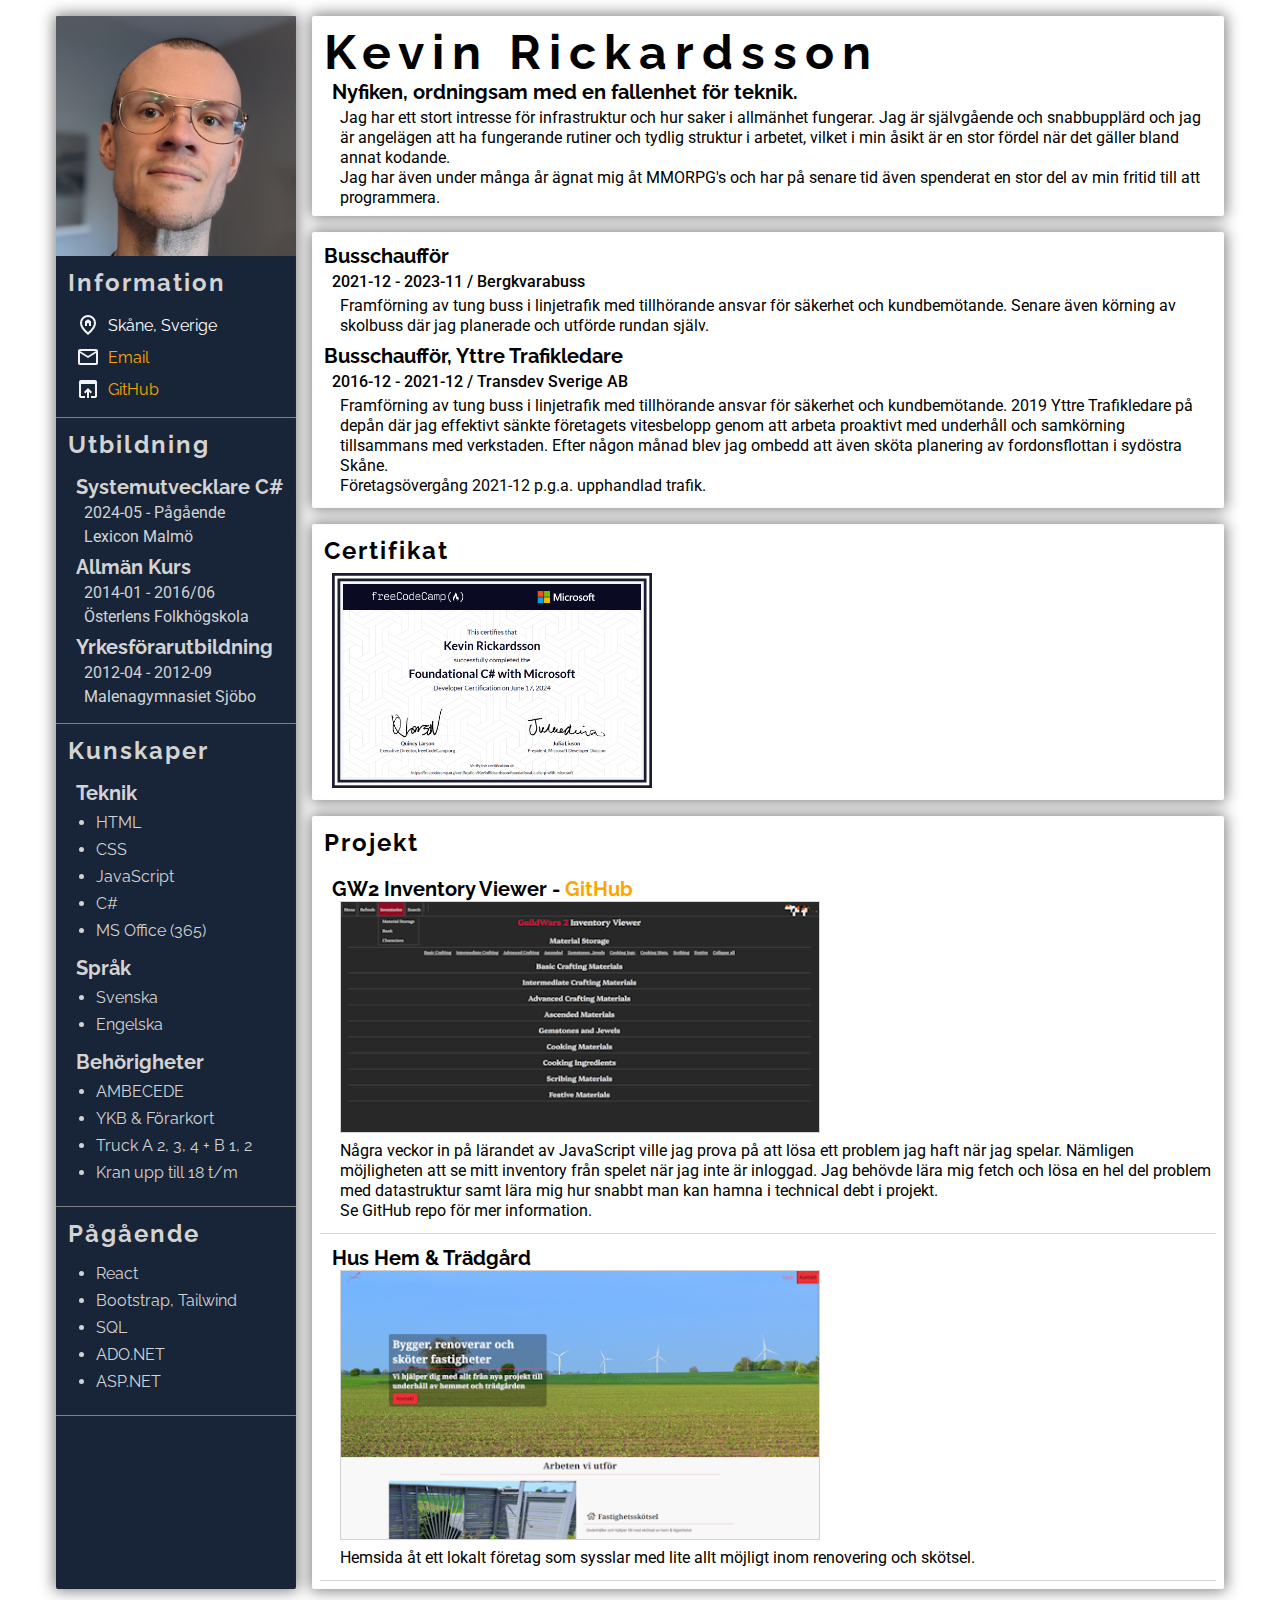
==== index.html @ 9400b27e "Added email" ====
<!DOCTYPE html>
<html lang="sv">

<head>
    <meta charset="UTF-8">
    <link href="./CSS/style.css" rel="stylesheet" type="text/css">
    <meta name="viewport" content="width=device-width, initial-scale=1.0">
    <link href="https://fonts.googleapis.com/css2?family=Raleway:ital,wght@0,100..900;1,100..900&display=swap"
        rel="stylesheet">
    <link href="https://fonts.googleapis.com/css2?family=Roboto:ital,wght@0,100;0,300;0,400;0,500;0,700;0,900;1,100;1,300;1,400;1,500;1,700;1,900&display=swap" rel="stylesheet">
    <link rel="icon" type="image/x-icon" href="./Media/ProfilePictureKevinR.jpg">
    <script async src="./main.js" type="text/JavaScript"></script>
    <title>Kevin Rickardsson</title>
</head>

<body>
    <main>
        <section id="profile">
            <img id="profilePicture" src="./Media/ProfilePictureKevinR.jpg" alt="Profile picture" title="Hej!">
            <div id="info">
                <h2>Information</h2>
                <span><img src="./Media/HomeIcon.svg" alt="Home Icon">Skåne, Sverige</span>
                <span><img src="./Media/MailIcon.svg" alt="Email Icon">
                    <a href="mailto: kontakt@kevinrickardsson.se" target="_blank" rel="noreferrer">Email</a>
                </span>
                <span><img src="./Media/GenericLink.svg" alt="Link Icon">
                    <a href="http://github.kevinrickardsson.se" target="_blank" rel="noreferrer">GitHub</a>
                </span>
            </div>
            <div id="education">
                <h2>Utbildning</h2>
                <div>
                    <h3>Systemutvecklare C#</h3>
                    <p>2024-05 - Pågående</p>
                    <p>Lexicon Malmö</p>
                </div>
                <div>
                    <h3>Allmän Kurs</h3>
                    <p>2014-01 - 2016/06</p>
                    <p>Österlens Folkhögskola</p>
                </div>
                <div>
                    <h3>Yrkesförarutbildning</h3>
                    <p>2012-04 - 2012-09</p>
                    <p>Malenagymnasiet Sjöbo</p>
                </div>
            </div>
            <div id="skills">
                <h2>Kunskaper</h2>
                <h3>Teknik</h3>
                <ul>
                    <li>HTML</li>
                    <li>CSS</li>
                    <li>JavaScript</li>
                    <li>C#</li>
                    <li>MS Office (365)</li>
                </ul>
                <h3>Språk</h3>
                <ul>
                    <li>Svenska</li>
                    <li>Engelska</li>
                </ul>
                <h3>Behörigheter</h3>
                <ul>
                    <li>AMBECEDE</li>
                    <li>YKB & Förarkort</li>
                    <li>Truck A 2, 3, 4 + B 1, 2</li>
                    <li>Kran upp till 18 t/m</li>
                </ul>
            </div>
            <div>
                <h2>Pågående</h2>
                <ul>
                    <li>React</li>
                    <li>Bootstrap, Tailwind</li>
                    <li>SQL</li>
                    <li>ADO.NET</li>
                    <li>ASP.NET</li>
                </ul>
            </div>
        </section id="profile">
        <section id="namePlate">
            <h1>Kevin Rickardsson</h1>
            <h3>Nyfiken, ordningsam med en fallenhet för teknik.</h3>
            <p>Jag har ett stort intresse för infrastruktur och hur saker i allmänhet fungerar.
                Jag är självgående och snabbupplärd och jag är angelägen att ha fungerande rutiner och tydlig struktur i arbetet,
                vilket i min åsikt är en stor fördel när det gäller bland annat kodande. 
                <br>
                Jag har även under många år ägnat mig åt MMORPG's och har på senare tid även spenderat en stor del av min fritid till att programmera.
            </p>
        </section>
        <section id="workExperience">
            <div class="job">
                <h3 class="jobTitle">Busschaufför</h3>
                <p class="jobTime">2021-12 - 2023-11 / Bergkvarabuss</p>
                <p class="jobDescription">Framförning av tung buss i linjetrafik med 
                    tillhörande ansvar för säkerhet och kundbemötande. Senare även körning av skolbuss där jag planerade och
                    utförde rundan själv.
                </p>
            </div>
            <div class="job">
                <h3 class="jobTitle">Busschaufför, Yttre Trafikledare</h3>
                <p class="jobTime">2016-12 - 2021-12 / Transdev Sverige AB</p>
                <p class="jobDescription">Framförning av tung buss i linjetrafik med 
                    tillhörande ansvar för säkerhet och kundbemötande. 2019 Yttre Trafikledare på depån där jag effektivt
                    sänkte företagets vitesbelopp genom att arbeta proaktivt med underhåll och samkörning tillsammans med 
                    verkstaden. Efter någon månad blev jag ombedd att även sköta planering av fordonsflottan i sydöstra Skåne.
                    <br>
                    Företagsövergång 2021-12 p.g.a. upphandlad trafik.
                </p>
            </div>
        </section>
        <section id="certificates">
            <h2>Certifikat</h2>
            <div>
                <a href="https://www.freecodecamp.org/certification/KevinRickardsson/foundational-c-sharp-with-microsoft" target="_blank">
                    <img src="./Media/CSharpCertificate.png" alt="Microsoft C Sharp Certificate">
                </a>
            </div>
        </section>
        <section id="projects">
            <h2>Projekt</h2>
            <div>
                <h3>GW2 Inventory Viewer - <a href="https://github.com/Tallwhisker/GW2Site">GitHub</a></h3>
                <a href="./InventoryViewer/" target="_blank"><img src="./Media/GW2InvViewer.png" alt="GW2 Inventory Viewer"></a>
                <p>Några veckor in på lärandet av JavaScript ville jag prova på att lösa ett problem jag haft när jag spelar.
                    Nämligen möjligheten att se mitt inventory från spelet när jag inte är inloggad. Jag behövde lära mig fetch
                    och lösa en hel del problem med datastruktur samt lära mig hur snabbt man kan hamna i technical debt i projekt.
                    <br>
                    Se GitHub repo för mer information.
                </p>
            </div>
            <div>
                <h3>Hus Hem & Trädgård</h3>
                <a href="https://hushemtradgard.se/" target="_blank"><img src="./Media/HusHemTradgard.png" alt=""></a>
                <p>Hemsida åt ett lokalt företag som sysslar med lite allt möjligt inom renovering och skötsel.</p>
            </div>
        </section>
    </main>
    <footer>
    </footer>
</body>

</html>
---- CSS/style.css ----
html {
    font-family: "Raleway", sans-serif;
    font-size: 16px;
    color: black;

    --colorNavyBlue: #182538;
    --shadowPreset: 0 0 15px 2px gray;
    --gapSize: 1rem;
    --levelOneInsert: 0.25rem;
    --levelTwoInsert: 0.75rem;
    --levelThreeInsert: 1.25rem;
}

.insertOne {
    padding-left: var(--levelOneInsert);
}

.insertTwo {
    padding-left: var(--levelTwoInsert);
}

.insertThree {
    padding-left: var(--levelThreeInsert);
}

body {
    max-width: 1200px;
    margin: 0 auto;
    padding: var(--gapSize);
    background-color: #fff;
}

* {
    margin: 0;
    padding: 0;
    box-sizing: border-box;
}

h1 {
    font-size: 3rem;
    letter-spacing: 0.5rem;
    padding-left: var(--levelOneInsert);
}

h2 {
    font-size: 1.5rem;
    letter-spacing: 0.125rem;
    padding-top: var(--levelOneInsert);
    padding-left: var(--levelOneInsert);
    padding-bottom: 0.5rem;
}

h3 {
    font-size: 1.25rem;
    padding-left: var(--levelTwoInsert);
}

p {
    font-size: 1rem;
    line-height: 1.25rem;
    font-family: "Roboto";
    padding-left: var(--levelThreeInsert);
}

a {
    text-decoration: none;
    color: orange;
}

a:hover {
    color: orangered;
    text-decoration: underline;
}

/* Styling */

#profile, 
section {
    border-radius: 2px;
    box-shadow: var(--shadowPreset);
}

#profile {
    background-color: var(--colorNavyBlue);
    color: lightgray;
    overflow: hidden;
    display: flex;
    flex-direction: column;
    margin-bottom: 1rem;
    
    #profilePicture {
        max-width: 15rem;
        max-height: 15rem;
        aspect-ratio: 1 / 1;
    }

    #info {
        > span {
            display: flex;
            align-items: center;
            color: white;
            padding-top: 0.5rem;
            padding-left: var(--levelTwoInsert);

            img {
                margin-right: 0.5rem;
            }
        }
    }

    > div {
        border-bottom: 1px solid gray;
        padding: 0.5rem 0.5rem 1rem 0.5rem;

        h3 {
            padding-top: 0.5rem;
        }

        ul {
            padding-top: 0.5rem;
            padding-left: 2rem;
    
            li {
                padding-bottom: 0.5rem;
            }
        }
    }
}

main {
    > section {

        p {
            margin-top: 0.25rem;
        }
    }

    #namePlate {
        padding: 0.5rem;
    }

    #workExperience {
        padding: 0.5rem;
        
        .job {
            padding: var(--levelOneInsert) 0;
        }
        
        .jobTitle {
            padding-left: var(--levelOneInsert);
        }

        .jobTime {
            padding-left: var(--levelTwoInsert);
            font-weight: 500;
        } 

        .jobDescription {
            padding-left: var(--levelThreeInsert)
        }
    }

    #certificates {
        padding: 0.5rem;

        h2 {
            padding-bottom: 0.5rem;
        }

        > div {
            padding-left: var(--levelTwoInsert);
        }

        img {
            max-width: 20rem;
            height: auto;
        }
    }

    #projects {
        padding: 0.5rem;

        div {
            padding: var(--levelTwoInsert) 0;
            border-bottom: 1px solid lightgray;

            a img {
                max-width: 30rem;
                height: auto;

                border: 1px solid lightgray;
                margin-left: var(--levelThreeInsert);
            }
        }
    }
}

/* GRID CONTROLS */

main {
    display: grid;
    grid-template-columns: 15rem minmax(min-content, 1fr);
    grid-template-rows: repeat(4, auto);
    grid-auto-flow: row;
    gap: var(--gapSize);

    #profile {
        grid-row: 1 / span all;
        grid-column: 1;
    }

    #namePlate {
        grid-row: 1;
        grid-column: 2;
    }

    #workExperience {
        grid-row: 2;
        grid-column: 2;
    }

    #certificates {
        grid-row: 3;
        grid-column: 2;
    }

    #projects {
        grid-row: 4;
        grid-column: 2;
    }
}

@media screen and (max-width: 900px) {
    #projects img, #certificates img {
        width: 75%;
    }
}

@media screen and (max-width: 700px) {
    main {
        grid-template-columns: 15rem 1fr;
    }

    h1 {
        font-size: 2rem;
    }

    #projects img, #certificates img  {
        width: 90%;
    }

    body {
        padding: 0;
    }
}

@media screen and (max-width: 550px) {
    main {
        
        #profile {
            grid-row: 2;
            grid-column: 1 / 3;
            flex-flow: row wrap;
            justify-content: space-around;
        }
        
        #namePlate {
            grid-row: 1;
            grid-column: 1 / 3;
        }
        
        #workExperience {
            grid-row: 3;
            grid-column: 1 / 3;
        }
        
        #certificates {
            grid-row: 4;
            grid-column: 1 / 3;
        }
        
        #projects {
            grid-row: 5;
            grid-column: 1 / 3;
        }
    }
    }
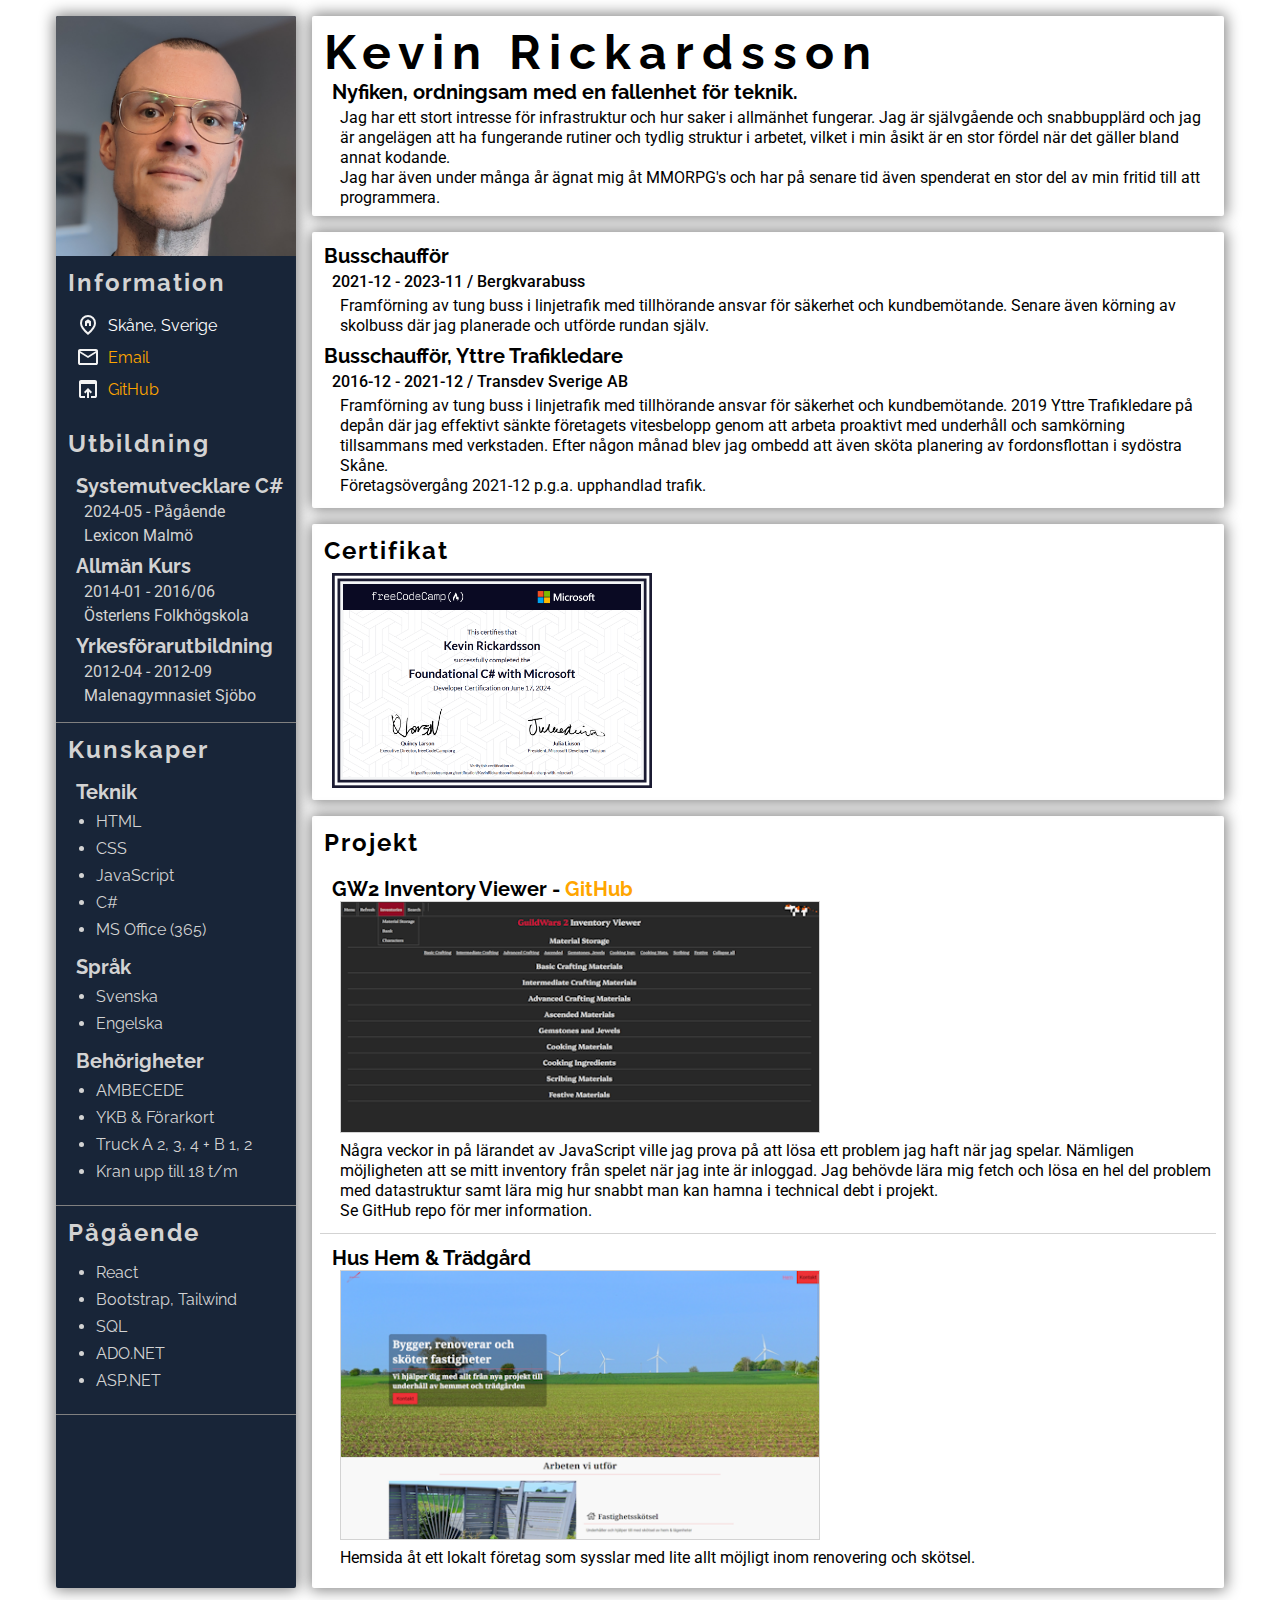
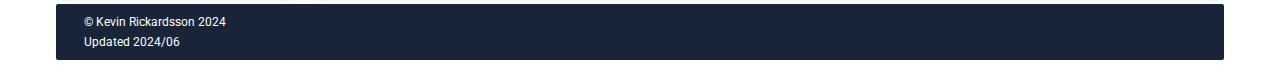
==== commit b2e98a5d: "Added footer, spacing adjustments" ====
--- a/index.html
+++ b/index.html
@@ -138,6 +138,8 @@
         </section>
     </main>
     <footer>
+        <p>&copy; Kevin Rickardsson 2024</p>
+        <p>Updated 2024/06</p>
     </footer>
 </body>
 
--- a/CSS/style.css
+++ b/CSS/style.css
@@ -86,7 +86,6 @@
     overflow: hidden;
     display: flex;
     flex-direction: column;
-    margin-bottom: 1rem;
     
     #profilePicture {
         max-width: 15rem;
@@ -107,9 +106,11 @@
             }
         }
     }
+    > div + div {
+        border-bottom: 1px solid gray;
+    }
 
     > div {
-        border-bottom: 1px solid gray;
         padding: 0.5rem 0.5rem 1rem 0.5rem;
 
         h3 {
@@ -180,9 +181,12 @@
     #projects {
         padding: 0.5rem;
 
+        > div + div {
+            border-top: 1px solid lightgray;
+        }
+
         div {
             padding: var(--levelTwoInsert) 0;
-            border-bottom: 1px solid lightgray;
 
             a img {
                 max-width: 30rem;
@@ -205,7 +209,7 @@
     gap: var(--gapSize);
 
     #profile {
-        grid-row: 1 / span all;
+        grid-row: 1 / span 4;
         grid-column: 1;
     }
 
@@ -230,6 +234,18 @@
     }
 }
 
+footer {
+    margin-top: var(--gapSize);
+    padding: 0.5rem;
+    background-color: var(--colorNavyBlue);
+    color: white;
+    border-radius: 2px;
+
+    > p {
+        font-size: 0.75rem;
+    }
+}
+
 @media screen and (max-width: 900px) {
     #projects img, #certificates img {
         width: 75%;
@@ -250,18 +266,22 @@
     }
 
     body {
-        padding: 0;
+        padding: var(--gapSize) 0 0;
     }
 }
 
 @media screen and (max-width: 550px) {
     main {
-        
         #profile {
             grid-row: 2;
             grid-column: 1 / 3;
             flex-flow: row wrap;
             justify-content: space-around;
+
+            #profilePicture {
+                border-bottom-left-radius: 3px;
+                border-bottom-right-radius: 3px;
+            }
         }
         
         #namePlate {
@@ -284,4 +304,4 @@
             grid-column: 1 / 3;
         }
     }
-    }+}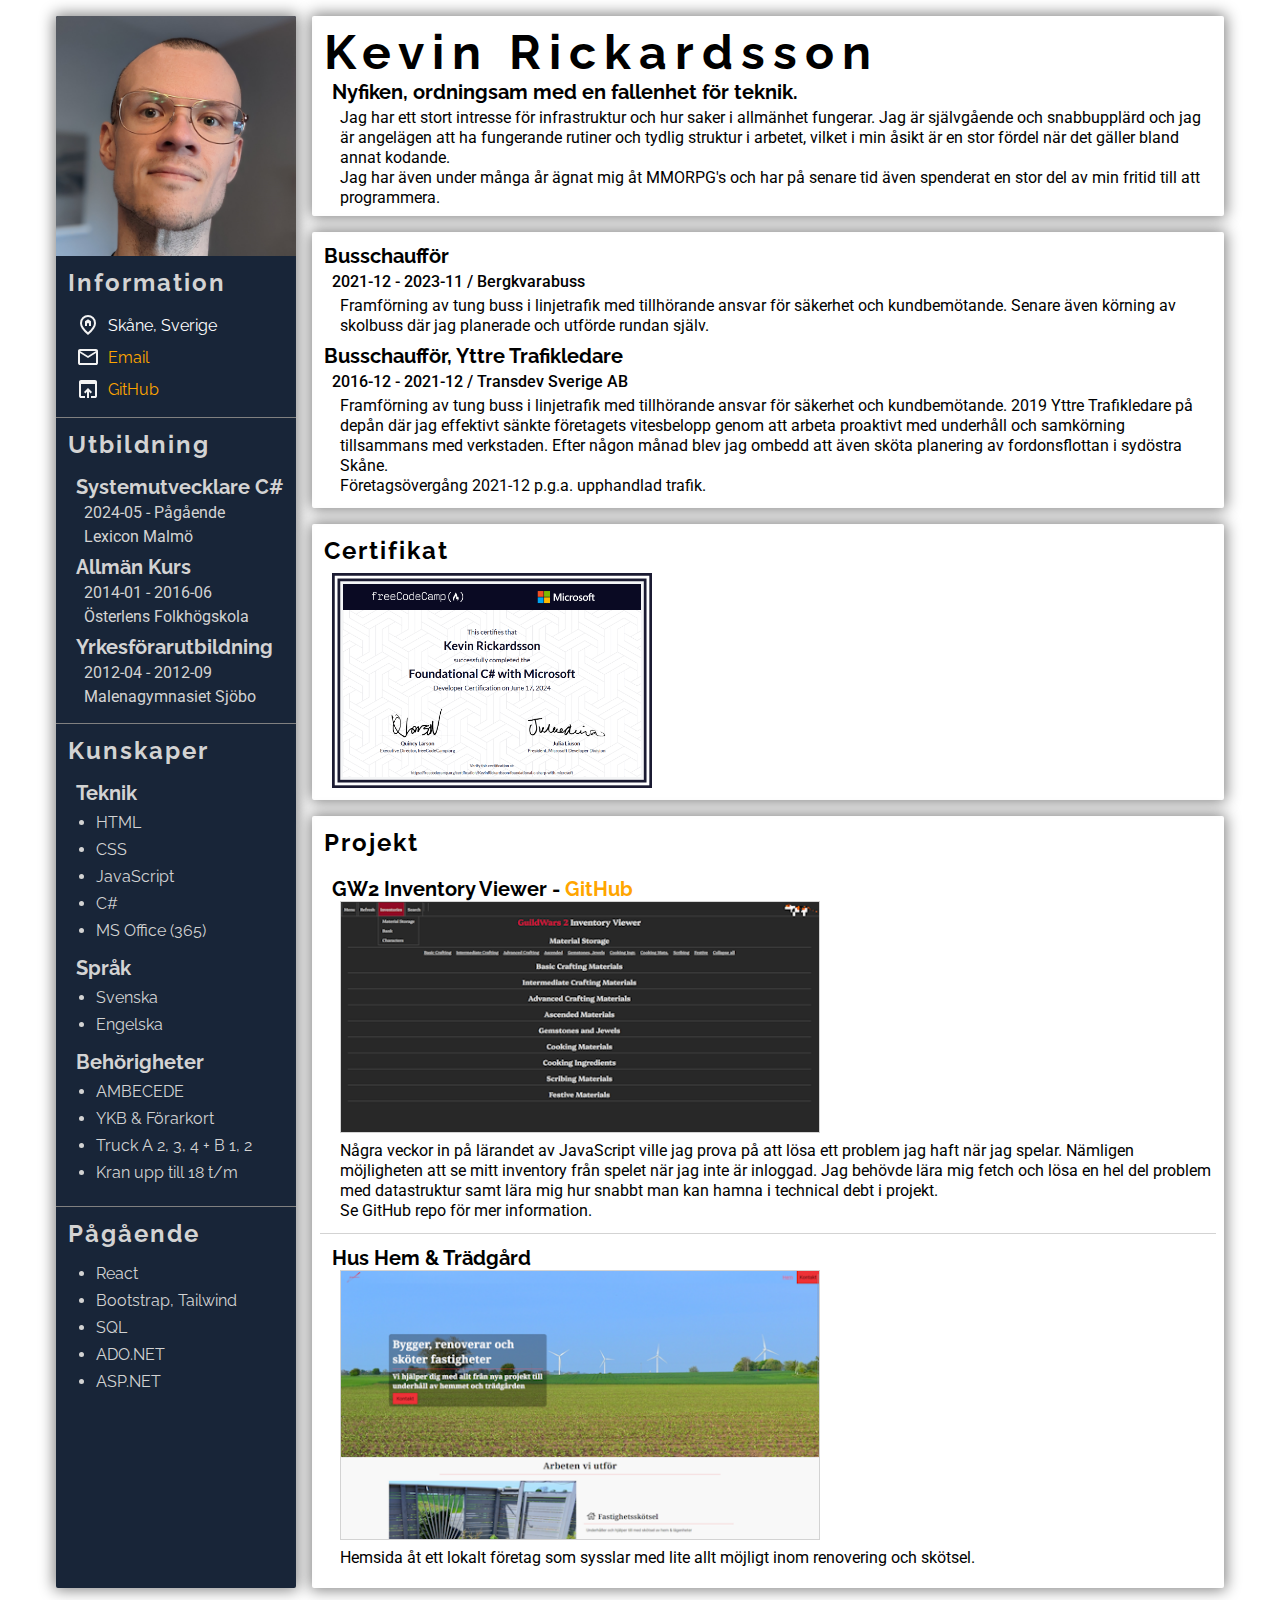
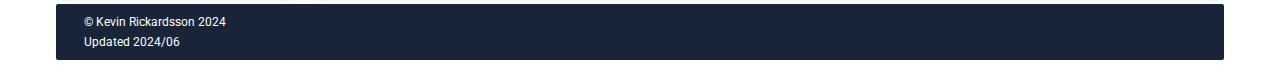
==== commit bfd9e032: "Update" ====
--- a/index.html
+++ b/index.html
@@ -36,7 +36,7 @@
                 </div>
                 <div>
                     <h3>Allmän Kurs</h3>
-                    <p>2014-01 - 2016/06</p>
+                    <p>2014-01 - 2016-06</p>
                     <p>Österlens Folkhögskola</p>
                 </div>
                 <div>
--- a/CSS/style.css
+++ b/CSS/style.css
@@ -106,8 +106,9 @@
             }
         }
     }
+
     > div + div {
-        border-bottom: 1px solid gray;
+        border-top: 1px solid gray;
     }
 
     > div {
@@ -271,12 +272,22 @@
 }
 
 @media screen and (max-width: 550px) {
+
+    #profile {
+        > div + div {
+            border-top: none;
+        }
+    }
+
+
     main {
+        grid-template-columns: 1fr;
+
         #profile {
             grid-row: 2;
-            grid-column: 1 / 3;
+            grid-column: 1;
             flex-flow: row wrap;
-            justify-content: space-around;
+            justify-content: space-evenly;
 
             #profilePicture {
                 border-bottom-left-radius: 3px;
@@ -286,22 +297,34 @@
         
         #namePlate {
             grid-row: 1;
-            grid-column: 1 / 3;
+            grid-column: 1;
         }
         
         #workExperience {
             grid-row: 3;
-            grid-column: 1 / 3;
+            grid-column: 1;
         }
         
         #certificates {
             grid-row: 4;
-            grid-column: 1 / 3;
+            grid-column: 1;
         }
         
         #projects {
             grid-row: 5;
-            grid-column: 1 / 3;
+            grid-column: 1;
+        }
+    }
+}
+
+@media screen and (max-width: 440px) {
+
+    main #profile {
+        flex-flow: column;
+        align-items: center;
+
+        > div + div {
+            border-top: 1px solid gray;
         }
     }
 }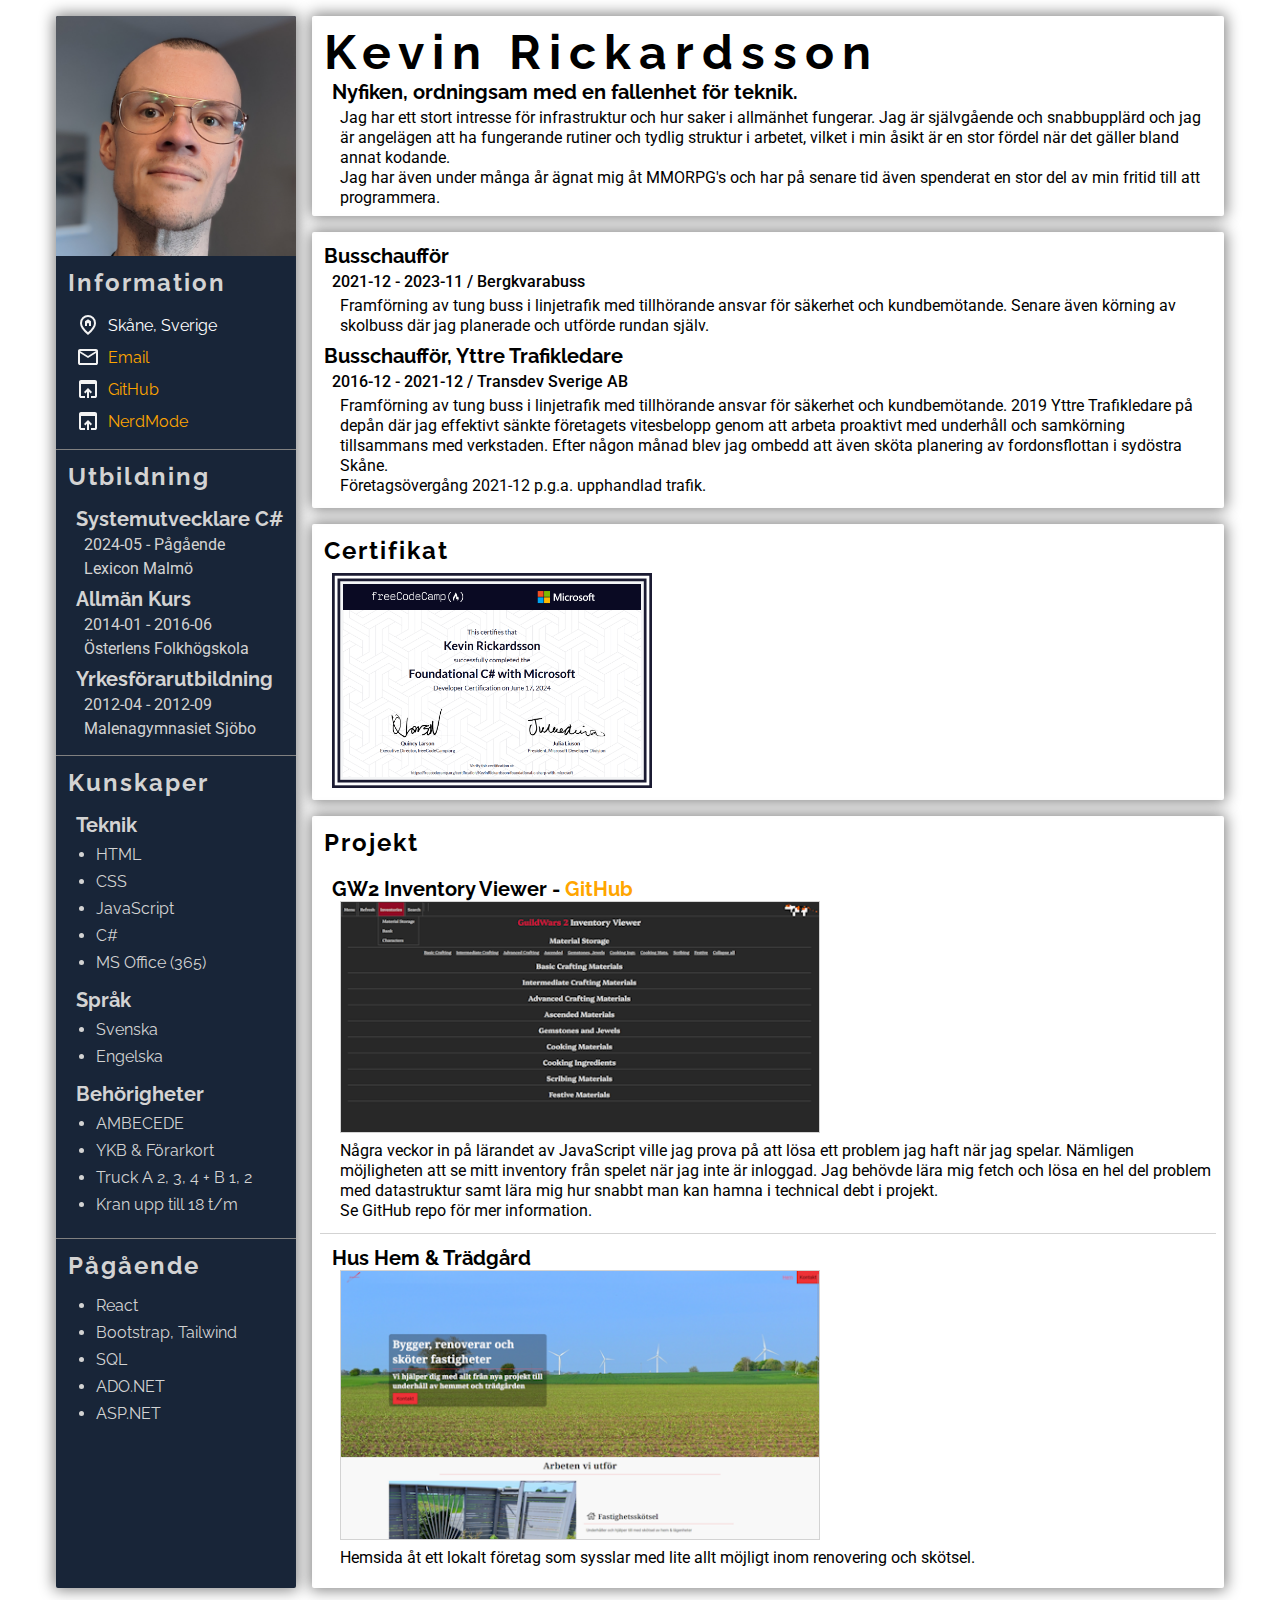
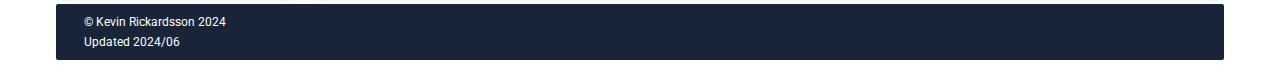
==== commit 6994e132: "Linked to jsonpage" ====
--- a/index.html
+++ b/index.html
@@ -25,6 +25,9 @@
                 </span>
                 <span><img src="./Media/GenericLink.svg" alt="Link Icon">
                     <a href="http://github.kevinrickardsson.se" target="_blank" rel="noreferrer">GitHub</a>
+                </span>
+                <span><img src="./Media/GenericLink.svg" alt="Link Icon">
+                    <a href="http://kevinrickardsson.se/WebProjects/CV" target="_blank" rel="noreferrer">NerdMode</a>
                 </span>
             </div>
             <div id="education">
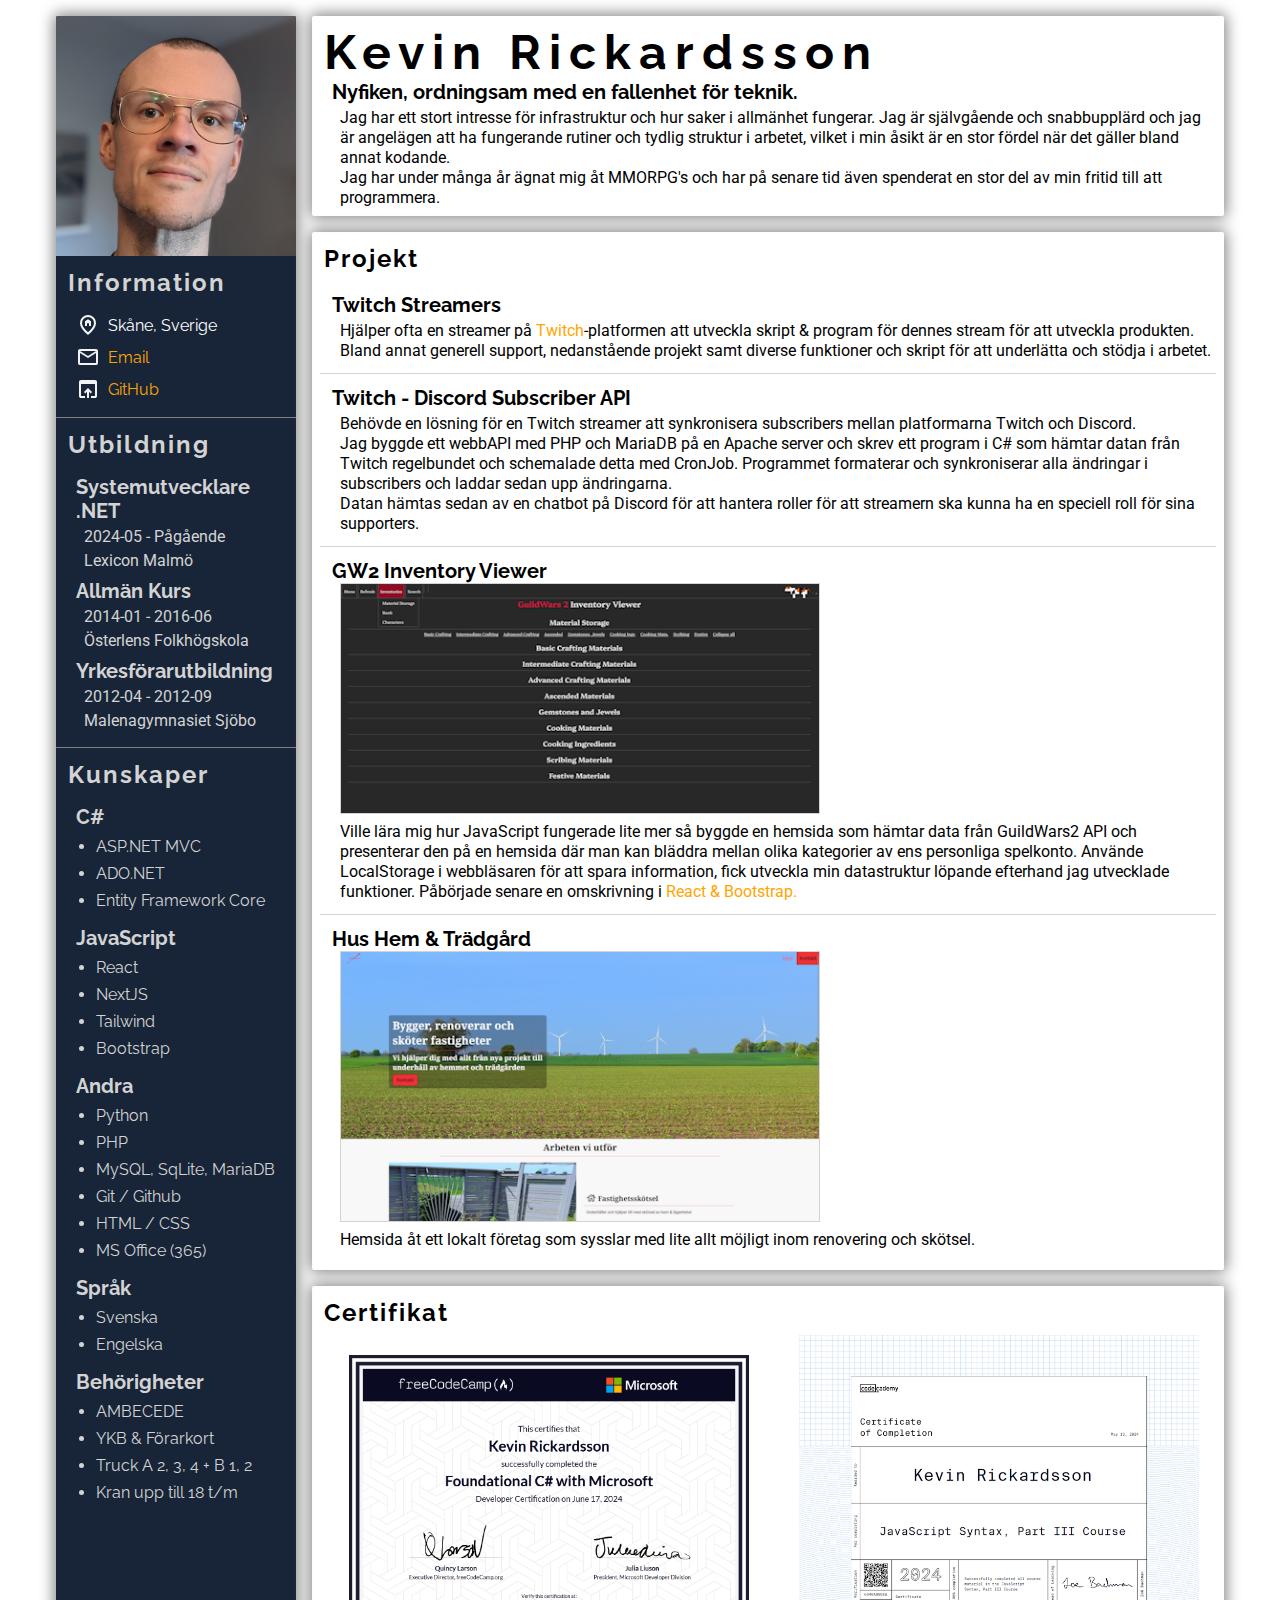
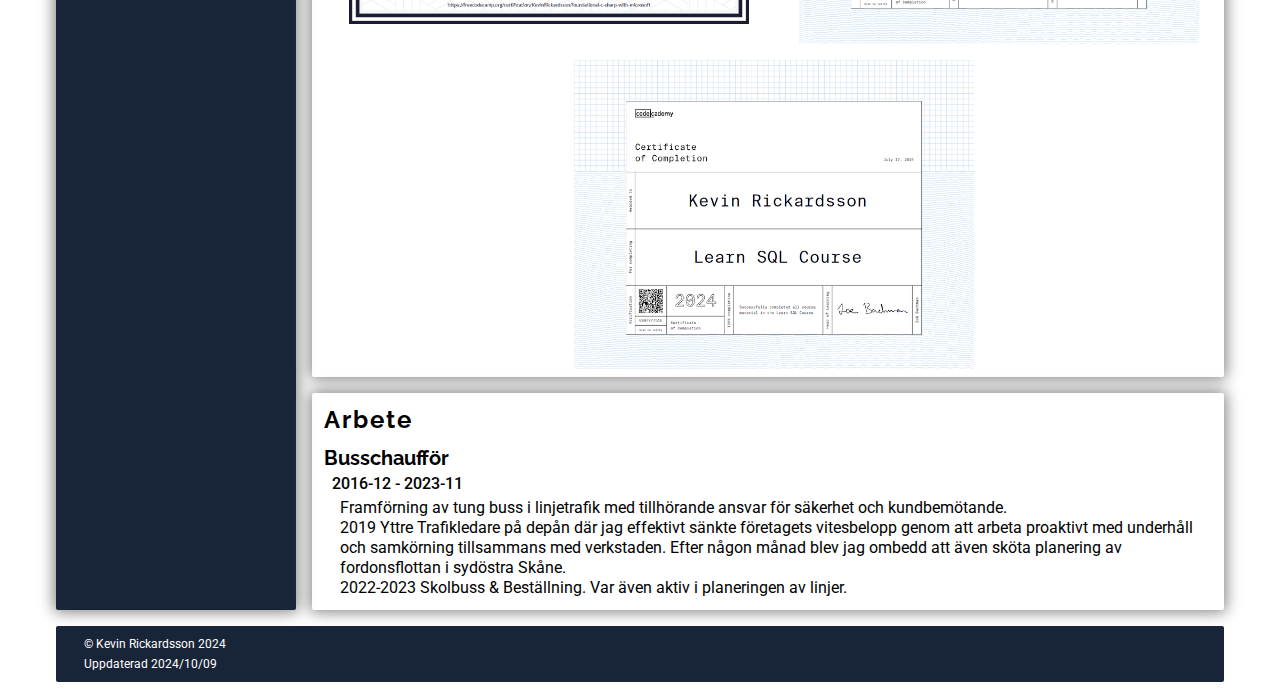
==== commit d02930d0: "Jobb, Projekt, uppdatering" ====
--- a/index.html
+++ b/index.html
@@ -24,16 +24,13 @@
                     <a href="mailto: kontakt@kevinrickardsson.se" target="_blank" rel="noreferrer">Email</a>
                 </span>
                 <span><img src="./Media/GenericLink.svg" alt="Link Icon">
-                    <a href="http://github.kevinrickardsson.se" target="_blank" rel="noreferrer">GitHub</a>
-                </span>
-                <span><img src="./Media/GenericLink.svg" alt="Link Icon">
-                    <a href="http://kevinrickardsson.se/WebProjects/CV" target="_blank" rel="noreferrer">NerdMode</a>
+                    <a href="https://github.com/Tallwhisker" target="_blank" rel="noreferrer">GitHub</a>
                 </span>
             </div>
             <div id="education">
                 <h2>Utbildning</h2>
                 <div>
-                    <h3>Systemutvecklare C#</h3>
+                    <h3>Systemutvecklare .NET</h3>
                     <p>2024-05 - Pågående</p>
                     <p>Lexicon Malmö</p>
                 </div>
@@ -50,12 +47,26 @@
             </div>
             <div id="skills">
                 <h2>Kunskaper</h2>
-                <h3>Teknik</h3>
+                <h3>C#</h3>
                 <ul>
-                    <li>HTML</li>
-                    <li>CSS</li>
-                    <li>JavaScript</li>
-                    <li>C#</li>
+                    <li>ASP.NET MVC</li>
+                    <li>ADO.NET</li>
+                    <li>Entity Framework Core</li>
+                </ul>
+                <h3>JavaScript</h3>
+                <ul>
+                    <li>React</li>
+                    <li>NextJS</li>
+                    <li>Tailwind</li>
+                    <li>Bootstrap</li>
+                </ul>
+                <h3>Andra</h3>
+                <ul>
+                    <li>Python</li>
+                    <li>PHP</li>
+                    <li>MySQL, SqLite, MariaDB</li>
+                    <li>Git / Github</li>
+                    <li>HTML / CSS</li>
                     <li>MS Office (365)</li>
                 </ul>
                 <h3>Språk</h3>
@@ -71,16 +82,6 @@
                     <li>Kran upp till 18 t/m</li>
                 </ul>
             </div>
-            <div>
-                <h2>Pågående</h2>
-                <ul>
-                    <li>React</li>
-                    <li>Bootstrap, Tailwind</li>
-                    <li>SQL</li>
-                    <li>ADO.NET</li>
-                    <li>ASP.NET</li>
-                </ul>
-            </div>
         </section id="profile">
         <section id="namePlate">
             <h1>Kevin Rickardsson</h1>
@@ -89,48 +90,33 @@
                 Jag är självgående och snabbupplärd och jag är angelägen att ha fungerande rutiner och tydlig struktur i arbetet,
                 vilket i min åsikt är en stor fördel när det gäller bland annat kodande. 
                 <br>
-                Jag har även under många år ägnat mig åt MMORPG's och har på senare tid även spenderat en stor del av min fritid till att programmera.
+                Jag har under många år ägnat mig åt MMORPG's och har på senare tid även spenderat en stor del av min fritid till att programmera.
             </p>
-        </section>
-        <section id="workExperience">
-            <div class="job">
-                <h3 class="jobTitle">Busschaufför</h3>
-                <p class="jobTime">2021-12 - 2023-11 / Bergkvarabuss</p>
-                <p class="jobDescription">Framförning av tung buss i linjetrafik med 
-                    tillhörande ansvar för säkerhet och kundbemötande. Senare även körning av skolbuss där jag planerade och
-                    utförde rundan själv.
-                </p>
-            </div>
-            <div class="job">
-                <h3 class="jobTitle">Busschaufför, Yttre Trafikledare</h3>
-                <p class="jobTime">2016-12 - 2021-12 / Transdev Sverige AB</p>
-                <p class="jobDescription">Framförning av tung buss i linjetrafik med 
-                    tillhörande ansvar för säkerhet och kundbemötande. 2019 Yttre Trafikledare på depån där jag effektivt
-                    sänkte företagets vitesbelopp genom att arbeta proaktivt med underhåll och samkörning tillsammans med 
-                    verkstaden. Efter någon månad blev jag ombedd att även sköta planering av fordonsflottan i sydöstra Skåne.
-                    <br>
-                    Företagsövergång 2021-12 p.g.a. upphandlad trafik.
-                </p>
-            </div>
-        </section>
-        <section id="certificates">
-            <h2>Certifikat</h2>
-            <div>
-                <a href="https://www.freecodecamp.org/certification/KevinRickardsson/foundational-c-sharp-with-microsoft" target="_blank">
-                    <img src="./Media/CSharpCertificate.png" alt="Microsoft C Sharp Certificate">
-                </a>
-            </div>
         </section>
         <section id="projects">
             <h2>Projekt</h2>
             <div>
-                <h3>GW2 Inventory Viewer - <a href="https://github.com/Tallwhisker/GW2Site">GitHub</a></h3>
-                <a href="./InventoryViewer/" target="_blank"><img src="./Media/GW2InvViewer.png" alt="GW2 Inventory Viewer"></a>
-                <p>Några veckor in på lärandet av JavaScript ville jag prova på att lösa ett problem jag haft när jag spelar.
-                    Nämligen möjligheten att se mitt inventory från spelet när jag inte är inloggad. Jag behövde lära mig fetch
-                    och lösa en hel del problem med datastruktur samt lära mig hur snabbt man kan hamna i technical debt i projekt.
-                    <br>
-                    Se GitHub repo för mer information.
+                <h3>Twitch Streamers</h3>
+                <p>
+                    Hjälper ofta en streamer på <a href="https://www.twitch.tv">Twitch</a>-platformen att utveckla skript & program för dennes stream för att utveckla produkten.
+                    Bland annat generell support, nedanstående projekt samt diverse funktioner och skript för att underlätta och stödja i arbetet.
+                </p>
+            </div>
+            <div>
+                <h3>Twitch - Discord Subscriber API</h3>
+                <p>
+                    Behövde en lösning för en Twitch streamer att synkronisera subscribers mellan platformarna Twitch och Discord. <br>
+                    Jag byggde ett webbAPI med PHP och MariaDB på en Apache server och skrev ett program i C# som hämtar datan från Twitch regelbundet och schemalade detta med CronJob.
+                    Programmet formaterar och synkroniserar alla ändringar i subscribers och laddar sedan upp ändringarna. <br>
+                    Datan hämtas sedan av en chatbot på Discord för att hantera roller för att streamern ska kunna ha en speciell roll för sina supporters.
+                </p>
+            </div>
+            <div>
+                <h3>GW2 Inventory Viewer</h3>
+                <a href="https://github.com/Tallwhisker/GW2Site"><img src="./Media/GW2InvViewer.png" alt="GW2 Inventory Viewer"></a>
+                <p>Ville lära mig hur JavaScript fungerade lite mer så byggde en hemsida som hämtar data från GuildWars2 API och presenterar den på en hemsida
+                    där man kan bläddra mellan olika kategorier av ens personliga spelkonto. Använde LocalStorage i webbläsaren för att spara information, fick 
+                    utveckla min datastruktur löpande efterhand jag utvecklade funktioner. Påbörjade senare en omskrivning i <a href="https://github.com/Tallwhisker/Gw2View">React & Bootstrap.</a>
                 </p>
             </div>
             <div>
@@ -139,10 +125,35 @@
                 <p>Hemsida åt ett lokalt företag som sysslar med lite allt möjligt inom renovering och skötsel.</p>
             </div>
         </section>
+        <section id="workExperience">
+            <h2>Arbete</h2>
+            <div class="job">
+                <h3 class="jobTitle">Busschaufför</h3>
+
+                <p class="jobTime">2016-12 - 2023-11</p>
+                <p class="jobDescription">Framförning av tung buss i linjetrafik med 
+                    tillhörande ansvar för säkerhet och kundbemötande.<br> 
+                    2019 Yttre Trafikledare på depån där jag effektivt
+                    sänkte företagets vitesbelopp genom att arbeta proaktivt med underhåll och samkörning tillsammans med 
+                    verkstaden. Efter någon månad blev jag ombedd att även sköta planering av fordonsflottan i sydöstra Skåne.<br>
+                    2022-2023 Skolbuss & Beställning. Var även aktiv i planeringen av linjer.
+                </p>
+            </div>
+        </section>
+        <section id="certificates">
+            <h2>Certifikat</h2>
+            <div>
+                <a class="certImg" href="https://www.freecodecamp.org/certification/KevinRickardsson/foundational-c-sharp-with-microsoft" target="_blank">
+                    <img src="./Media/CSharpCertificate.png" alt="Microsoft C Sharp Certificate">
+                </a>
+                <img class="certImg" src="./Media/JavaScript3Certificate.png" alt="Certificate of Javascript education">
+                <img class="certImg" src="./Media/SQLCertificate.png" alt="Certificate of SQL education">
+            </div>
+        </section>
     </main>
     <footer>
         <p>&copy; Kevin Rickardsson 2024</p>
-        <p>Updated 2024/06</p>
+        <p>Uppdaterad 2024/10/09</p>
     </footer>
 </body>
 
--- a/CSS/style.css
+++ b/CSS/style.css
@@ -171,10 +171,20 @@
 
         > div {
             padding-left: var(--levelTwoInsert);
+            display: flex;
+            flex-flow: row wrap;
+            gap: 1rem;
+            justify-content: space-around;
+            align-items: center;
+        }
+        a {
+            display: flex;
+            justify-content: center;
         }
 
         img {
-            max-width: 20rem;
+            max-width: 25rem;
+            /* max-width: 30%; */
             height: auto;
         }
     }
@@ -220,7 +230,7 @@
     }
 
     #workExperience {
-        grid-row: 2;
+        grid-row: 4;
         grid-column: 2;
     }
 
@@ -230,7 +240,7 @@
     }
 
     #projects {
-        grid-row: 4;
+        grid-row: 2;
         grid-column: 2;
     }
 }
@@ -301,7 +311,7 @@
         }
         
         #workExperience {
-            grid-row: 3;
+            grid-row: 5;
             grid-column: 1;
         }
         
@@ -311,7 +321,7 @@
         }
         
         #projects {
-            grid-row: 5;
+            grid-row: 3;
             grid-column: 1;
         }
     }
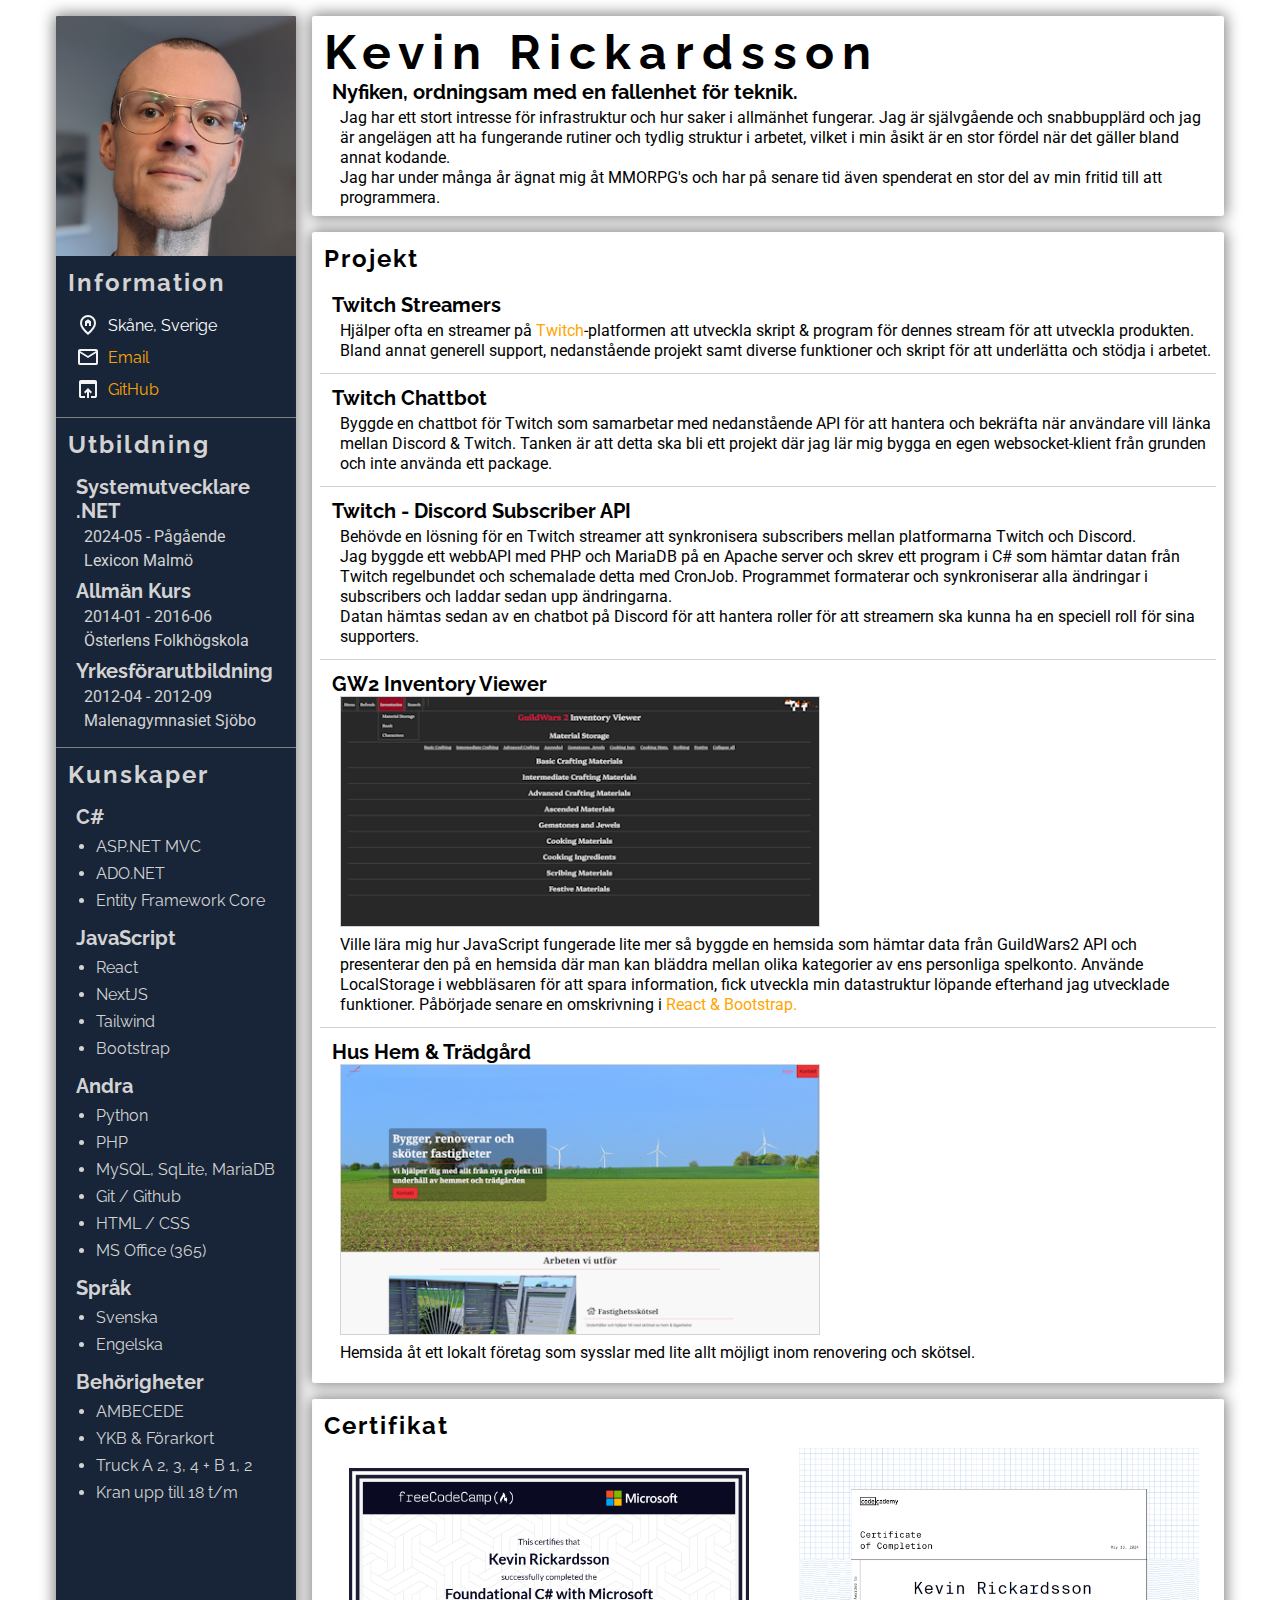
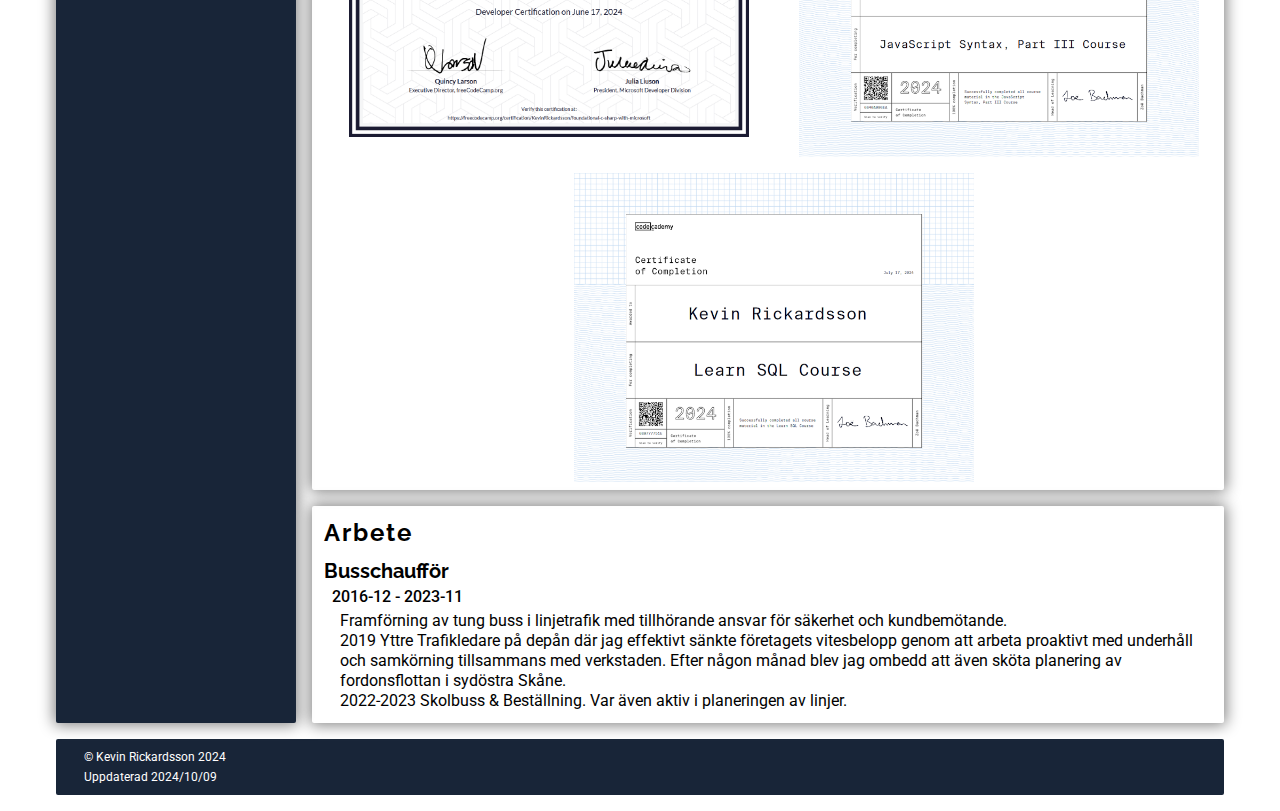
==== commit 2ad35ad8: "Chatbot" ====
--- a/index.html
+++ b/index.html
@@ -103,6 +103,13 @@
                 </p>
             </div>
             <div>
+                <h3>Twitch Chattbot</h3>
+                <p>
+                    Byggde en chattbot för Twitch som samarbetar med nedanstående API för att hantera och bekräfta när användare vill länka mellan Discord & Twitch.
+                    Tanken är att detta ska bli ett projekt där jag lär mig bygga en egen websocket-klient från grunden och inte använda ett package.
+                </p>
+            </div>
+            <div>
                 <h3>Twitch - Discord Subscriber API</h3>
                 <p>
                     Behövde en lösning för en Twitch streamer att synkronisera subscribers mellan platformarna Twitch och Discord. <br>
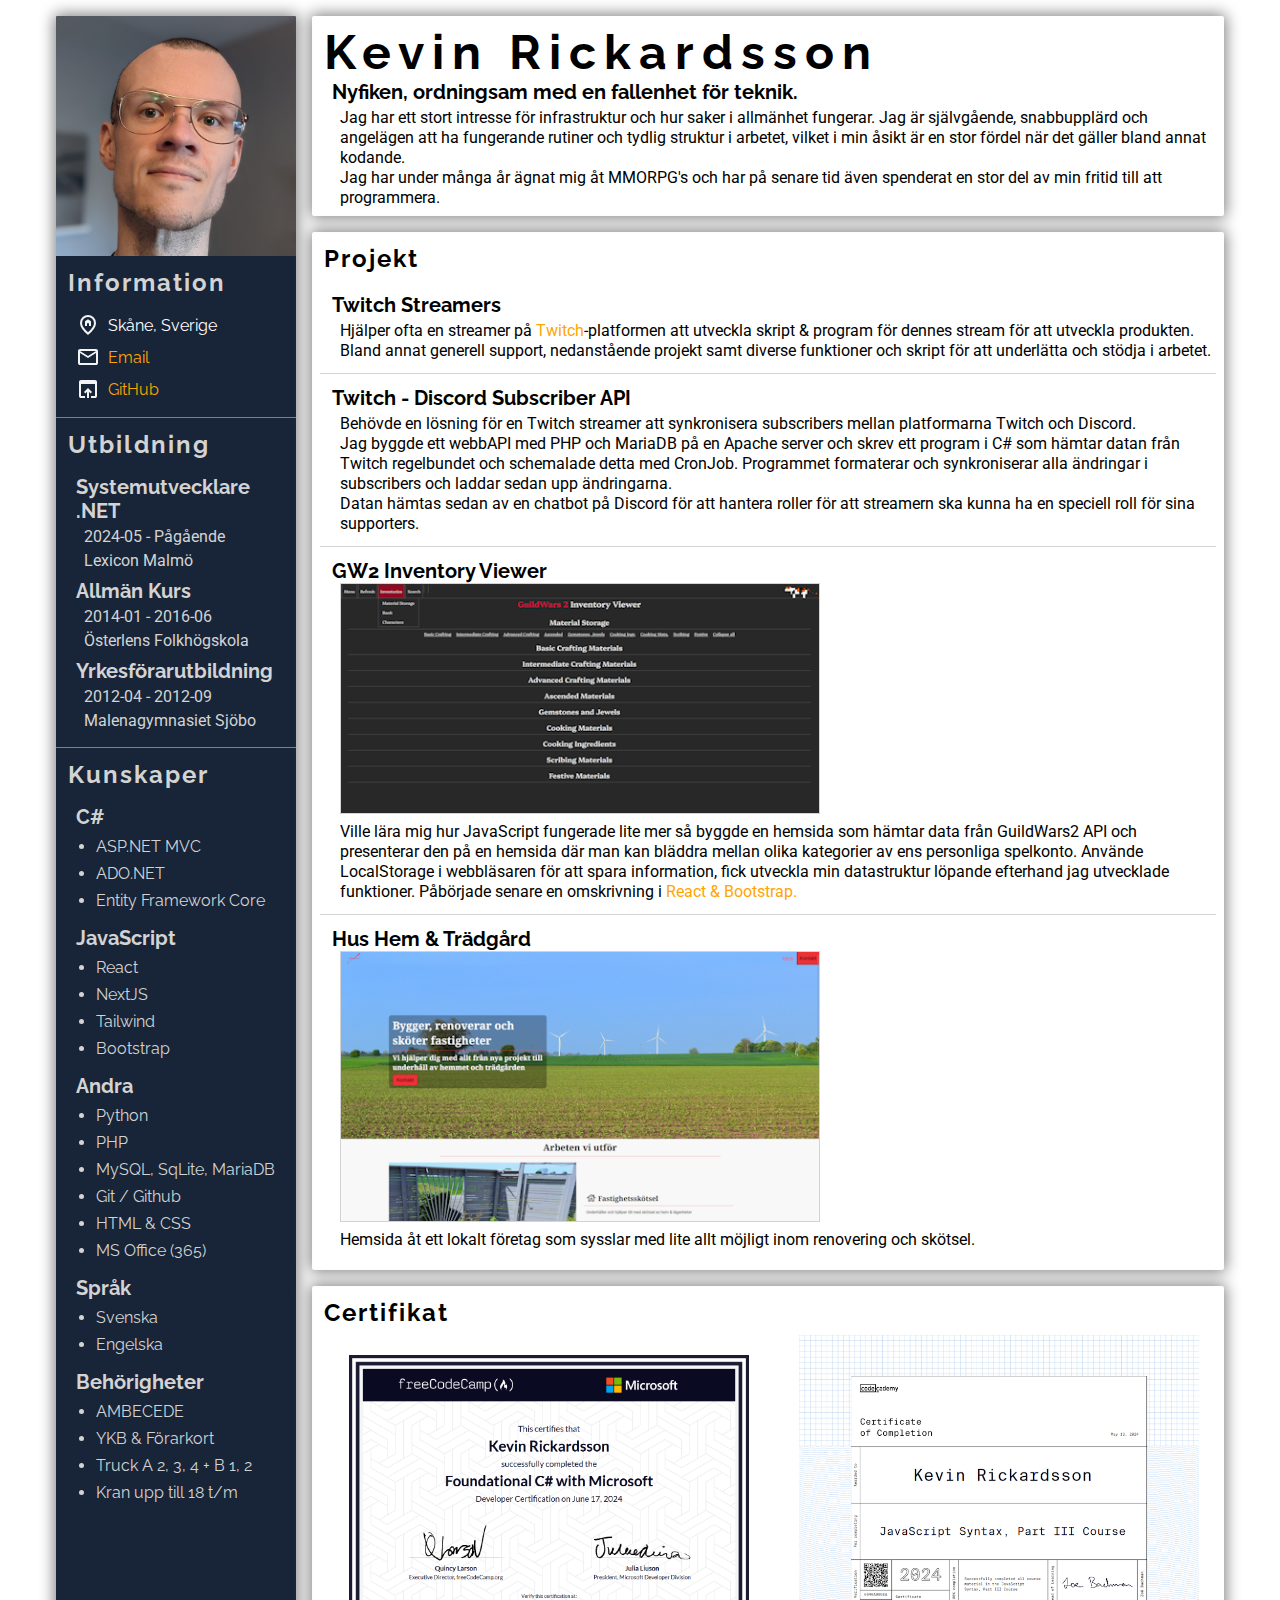
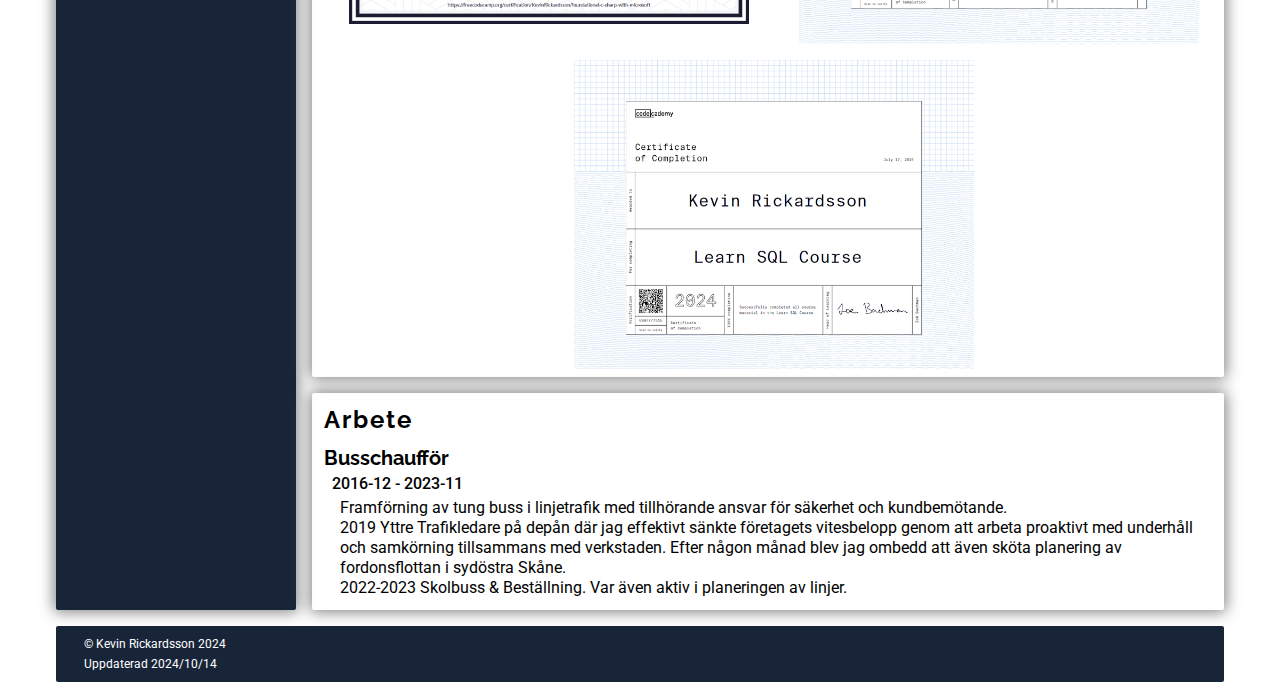
==== commit d3f62654: "Update Okt14" ====
--- a/index.html
+++ b/index.html
@@ -66,7 +66,7 @@
                     <li>PHP</li>
                     <li>MySQL, SqLite, MariaDB</li>
                     <li>Git / Github</li>
-                    <li>HTML / CSS</li>
+                    <li>HTML & CSS</li>
                     <li>MS Office (365)</li>
                 </ul>
                 <h3>Språk</h3>
@@ -87,7 +87,7 @@
             <h1>Kevin Rickardsson</h1>
             <h3>Nyfiken, ordningsam med en fallenhet för teknik.</h3>
             <p>Jag har ett stort intresse för infrastruktur och hur saker i allmänhet fungerar.
-                Jag är självgående och snabbupplärd och jag är angelägen att ha fungerande rutiner och tydlig struktur i arbetet,
+                Jag är självgående, snabbupplärd och angelägen att ha fungerande rutiner och tydlig struktur i arbetet,
                 vilket i min åsikt är en stor fördel när det gäller bland annat kodande. 
                 <br>
                 Jag har under många år ägnat mig åt MMORPG's och har på senare tid även spenderat en stor del av min fritid till att programmera.
@@ -100,13 +100,6 @@
                 <p>
                     Hjälper ofta en streamer på <a href="https://www.twitch.tv">Twitch</a>-platformen att utveckla skript & program för dennes stream för att utveckla produkten.
                     Bland annat generell support, nedanstående projekt samt diverse funktioner och skript för att underlätta och stödja i arbetet.
-                </p>
-            </div>
-            <div>
-                <h3>Twitch Chattbot</h3>
-                <p>
-                    Byggde en chattbot för Twitch som samarbetar med nedanstående API för att hantera och bekräfta när användare vill länka mellan Discord & Twitch.
-                    Tanken är att detta ska bli ett projekt där jag lär mig bygga en egen websocket-klient från grunden och inte använda ett package.
                 </p>
             </div>
             <div>
@@ -153,14 +146,14 @@
                 <a class="certImg" href="https://www.freecodecamp.org/certification/KevinRickardsson/foundational-c-sharp-with-microsoft" target="_blank">
                     <img src="./Media/CSharpCertificate.png" alt="Microsoft C Sharp Certificate">
                 </a>
-                <img class="certImg" src="./Media/JavaScript3Certificate.png" alt="Certificate of Javascript education">
-                <img class="certImg" src="./Media/SQLCertificate.png" alt="Certificate of SQL education">
+                <img class="certImg" src="./Media/JavaScript3Certificate.png" alt="Certificate of Javascript course">
+                <img class="certImg" src="./Media/SQLCertificate.png" alt="Certificate of SQL course">
             </div>
         </section>
     </main>
     <footer>
         <p>&copy; Kevin Rickardsson 2024</p>
-        <p>Uppdaterad 2024/10/09</p>
+        <p>Uppdaterad 2024/10/14</p>
     </footer>
 </body>
 
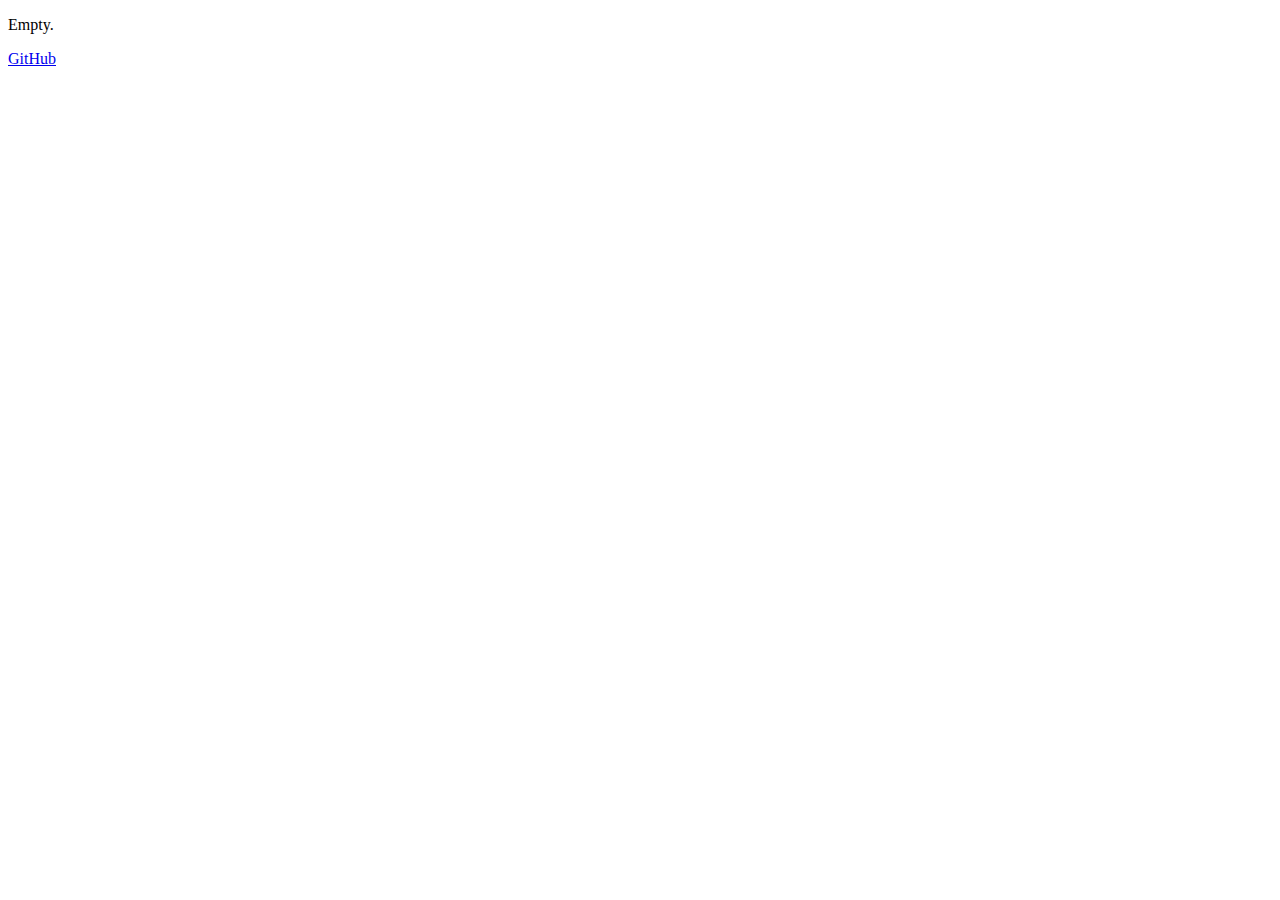
==== commit b8d8d555: "Removed unused site" ====
--- a/index.html
+++ b/index.html
@@ -1,160 +1,16 @@
 <!DOCTYPE html>
 <html lang="sv">
-
 <head>
-    <meta charset="UTF-8">
-    <link href="./CSS/style.css" rel="stylesheet" type="text/css">
-    <meta name="viewport" content="width=device-width, initial-scale=1.0">
-    <link href="https://fonts.googleapis.com/css2?family=Raleway:ital,wght@0,100..900;1,100..900&display=swap"
-        rel="stylesheet">
-    <link href="https://fonts.googleapis.com/css2?family=Roboto:ital,wght@0,100;0,300;0,400;0,500;0,700;0,900;1,100;1,300;1,400;1,500;1,700;1,900&display=swap" rel="stylesheet">
+    <meta charset="UTF-8"><meta name="viewport" content="width=device-width, initial-scale=1.0">
     <link rel="icon" type="image/x-icon" href="./Media/ProfilePictureKevinR.jpg">
-    <script async src="./main.js" type="text/JavaScript"></script>
     <title>Kevin Rickardsson</title>
 </head>
-
 <body>
     <main>
-        <section id="profile">
-            <img id="profilePicture" src="./Media/ProfilePictureKevinR.jpg" alt="Profile picture" title="Hej!">
-            <div id="info">
-                <h2>Information</h2>
-                <span><img src="./Media/HomeIcon.svg" alt="Home Icon">Skåne, Sverige</span>
-                <span><img src="./Media/MailIcon.svg" alt="Email Icon">
-                    <a href="mailto: kontakt@kevinrickardsson.se" target="_blank" rel="noreferrer">Email</a>
-                </span>
-                <span><img src="./Media/GenericLink.svg" alt="Link Icon">
-                    <a href="https://github.com/Tallwhisker" target="_blank" rel="noreferrer">GitHub</a>
-                </span>
-            </div>
-            <div id="education">
-                <h2>Utbildning</h2>
-                <div>
-                    <h3>Systemutvecklare .NET</h3>
-                    <p>2024-05 - Pågående</p>
-                    <p>Lexicon Malmö</p>
-                </div>
-                <div>
-                    <h3>Allmän Kurs</h3>
-                    <p>2014-01 - 2016-06</p>
-                    <p>Österlens Folkhögskola</p>
-                </div>
-                <div>
-                    <h3>Yrkesförarutbildning</h3>
-                    <p>2012-04 - 2012-09</p>
-                    <p>Malenagymnasiet Sjöbo</p>
-                </div>
-            </div>
-            <div id="skills">
-                <h2>Kunskaper</h2>
-                <h3>C#</h3>
-                <ul>
-                    <li>ASP.NET MVC</li>
-                    <li>ADO.NET</li>
-                    <li>Entity Framework Core</li>
-                </ul>
-                <h3>JavaScript</h3>
-                <ul>
-                    <li>React</li>
-                    <li>NextJS</li>
-                    <li>Tailwind</li>
-                    <li>Bootstrap</li>
-                </ul>
-                <h3>Andra</h3>
-                <ul>
-                    <li>Python</li>
-                    <li>PHP</li>
-                    <li>MySQL, SqLite, MariaDB</li>
-                    <li>Git / Github</li>
-                    <li>HTML & CSS</li>
-                    <li>MS Office (365)</li>
-                </ul>
-                <h3>Språk</h3>
-                <ul>
-                    <li>Svenska</li>
-                    <li>Engelska</li>
-                </ul>
-                <h3>Behörigheter</h3>
-                <ul>
-                    <li>AMBECEDE</li>
-                    <li>YKB & Förarkort</li>
-                    <li>Truck A 2, 3, 4 + B 1, 2</li>
-                    <li>Kran upp till 18 t/m</li>
-                </ul>
-            </div>
-        </section id="profile">
-        <section id="namePlate">
-            <h1>Kevin Rickardsson</h1>
-            <h3>Nyfiken, ordningsam med en fallenhet för teknik.</h3>
-            <p>Jag har ett stort intresse för infrastruktur och hur saker i allmänhet fungerar.
-                Jag är självgående, snabbupplärd och angelägen att ha fungerande rutiner och tydlig struktur i arbetet,
-                vilket i min åsikt är en stor fördel när det gäller bland annat kodande. 
-                <br>
-                Jag har under många år ägnat mig åt MMORPG's och har på senare tid även spenderat en stor del av min fritid till att programmera.
-            </p>
-        </section>
-        <section id="projects">
-            <h2>Projekt</h2>
-            <div>
-                <h3>Twitch Streamers</h3>
-                <p>
-                    Hjälper ofta en streamer på <a href="https://www.twitch.tv">Twitch</a>-platformen att utveckla skript & program för dennes stream för att utveckla produkten.
-                    Bland annat generell support, nedanstående projekt samt diverse funktioner och skript för att underlätta och stödja i arbetet.
-                </p>
-            </div>
-            <div>
-                <h3>Twitch - Discord Subscriber API</h3>
-                <p>
-                    Behövde en lösning för en Twitch streamer att synkronisera subscribers mellan platformarna Twitch och Discord. <br>
-                    Jag byggde ett webbAPI med PHP och MariaDB på en Apache server och skrev ett program i C# som hämtar datan från Twitch regelbundet och schemalade detta med CronJob.
-                    Programmet formaterar och synkroniserar alla ändringar i subscribers och laddar sedan upp ändringarna. <br>
-                    Datan hämtas sedan av en chatbot på Discord för att hantera roller för att streamern ska kunna ha en speciell roll för sina supporters.
-                </p>
-            </div>
-            <div>
-                <h3>GW2 Inventory Viewer</h3>
-                <a href="https://github.com/Tallwhisker/GW2Site"><img src="./Media/GW2InvViewer.png" alt="GW2 Inventory Viewer"></a>
-                <p>Ville lära mig hur JavaScript fungerade lite mer så byggde en hemsida som hämtar data från GuildWars2 API och presenterar den på en hemsida
-                    där man kan bläddra mellan olika kategorier av ens personliga spelkonto. Använde LocalStorage i webbläsaren för att spara information, fick 
-                    utveckla min datastruktur löpande efterhand jag utvecklade funktioner. Påbörjade senare en omskrivning i <a href="https://github.com/Tallwhisker/Gw2View">React & Bootstrap.</a>
-                </p>
-            </div>
-            <div>
-                <h3>Hus Hem & Trädgård</h3>
-                <a href="https://hushemtradgard.se/" target="_blank"><img src="./Media/HusHemTradgard.png" alt=""></a>
-                <p>Hemsida åt ett lokalt företag som sysslar med lite allt möjligt inom renovering och skötsel.</p>
-            </div>
-        </section>
-        <section id="workExperience">
-            <h2>Arbete</h2>
-            <div class="job">
-                <h3 class="jobTitle">Busschaufför</h3>
-
-                <p class="jobTime">2016-12 - 2023-11</p>
-                <p class="jobDescription">Framförning av tung buss i linjetrafik med 
-                    tillhörande ansvar för säkerhet och kundbemötande.<br> 
-                    2019 Yttre Trafikledare på depån där jag effektivt
-                    sänkte företagets vitesbelopp genom att arbeta proaktivt med underhåll och samkörning tillsammans med 
-                    verkstaden. Efter någon månad blev jag ombedd att även sköta planering av fordonsflottan i sydöstra Skåne.<br>
-                    2022-2023 Skolbuss & Beställning. Var även aktiv i planeringen av linjer.
-                </p>
-            </div>
-        </section>
-        <section id="certificates">
-            <h2>Certifikat</h2>
-            <div>
-                <a class="certImg" href="https://www.freecodecamp.org/certification/KevinRickardsson/foundational-c-sharp-with-microsoft" target="_blank">
-                    <img src="./Media/CSharpCertificate.png" alt="Microsoft C Sharp Certificate">
-                </a>
-                <img class="certImg" src="./Media/JavaScript3Certificate.png" alt="Certificate of Javascript course">
-                <img class="certImg" src="./Media/SQLCertificate.png" alt="Certificate of SQL course">
-            </div>
-        </section>
+        <p>Empty.</p>
+        <a href="https://github.com/Tallwhisker">GitHub</a>
     </main>
     <footer>
-        <p>&copy; Kevin Rickardsson 2024</p>
-        <p>Uppdaterad 2024/10/14</p>
     </footer>
 </body>
-
 </html>